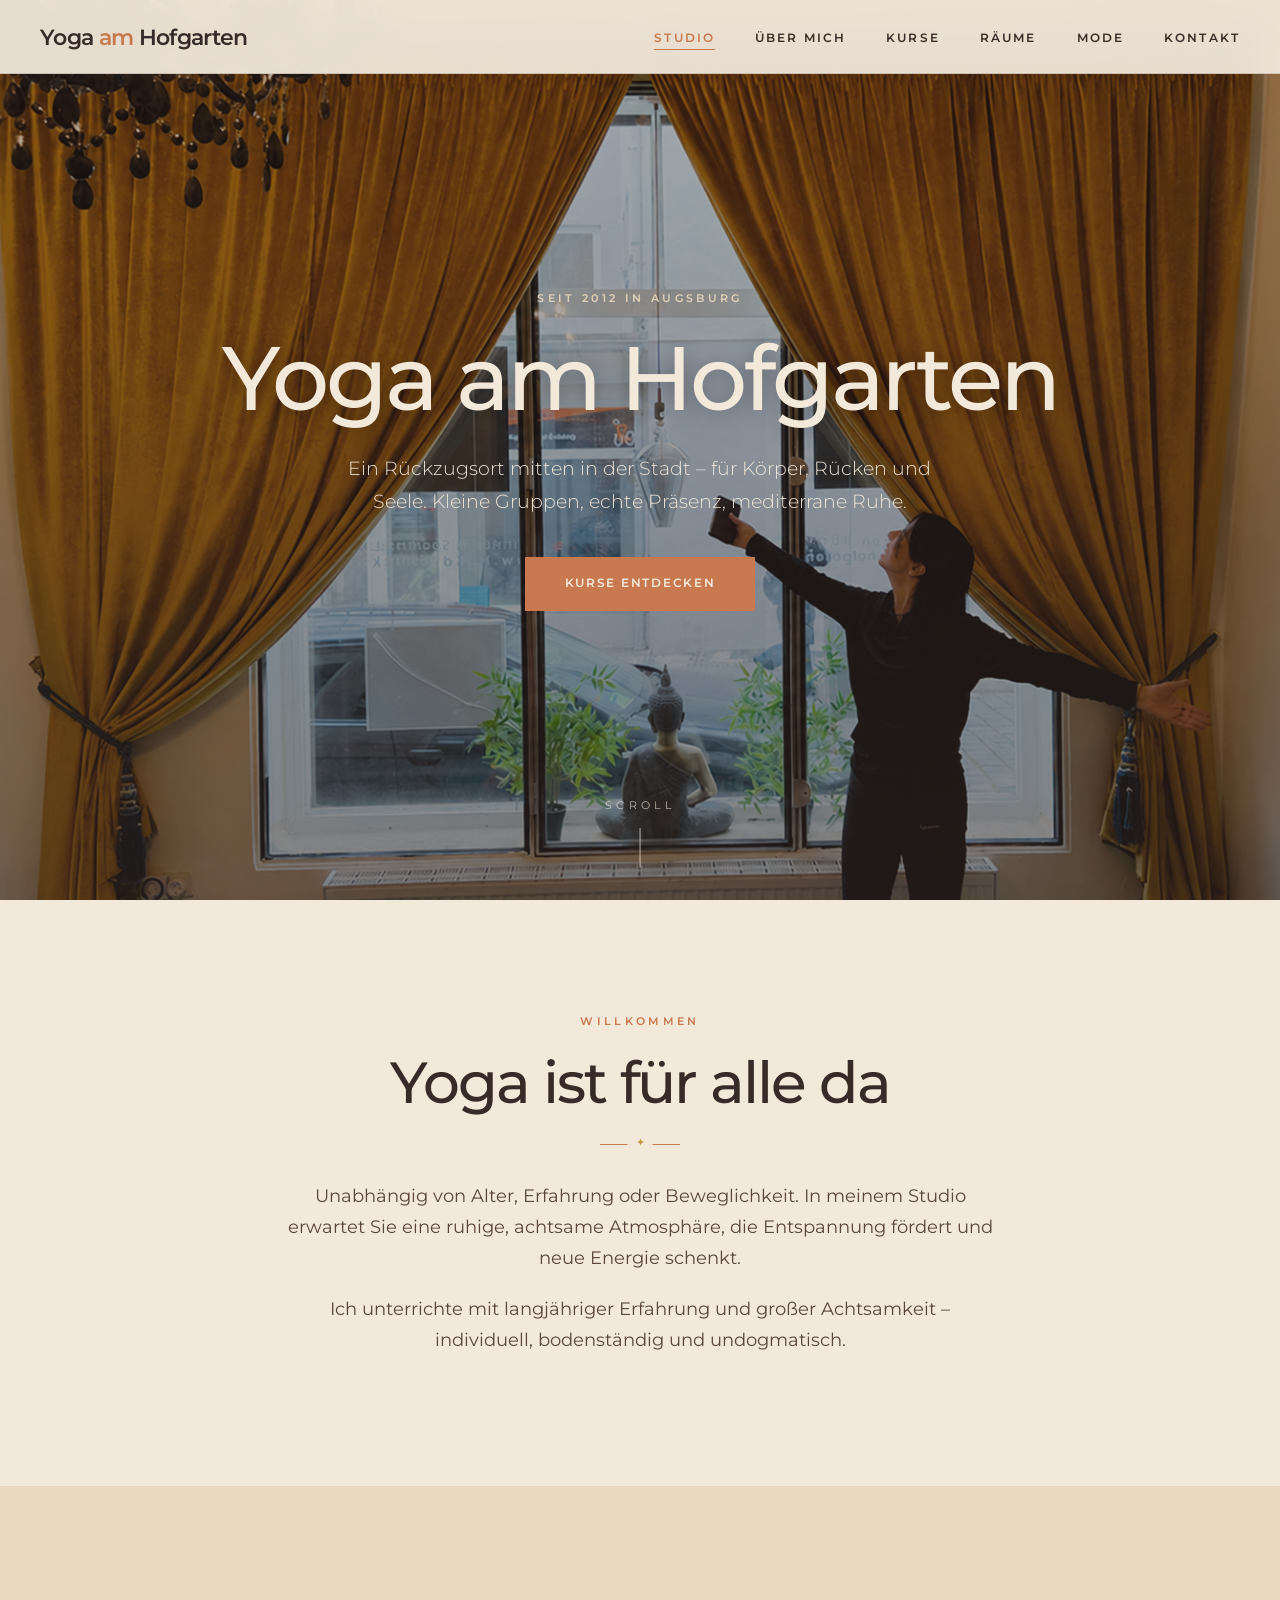
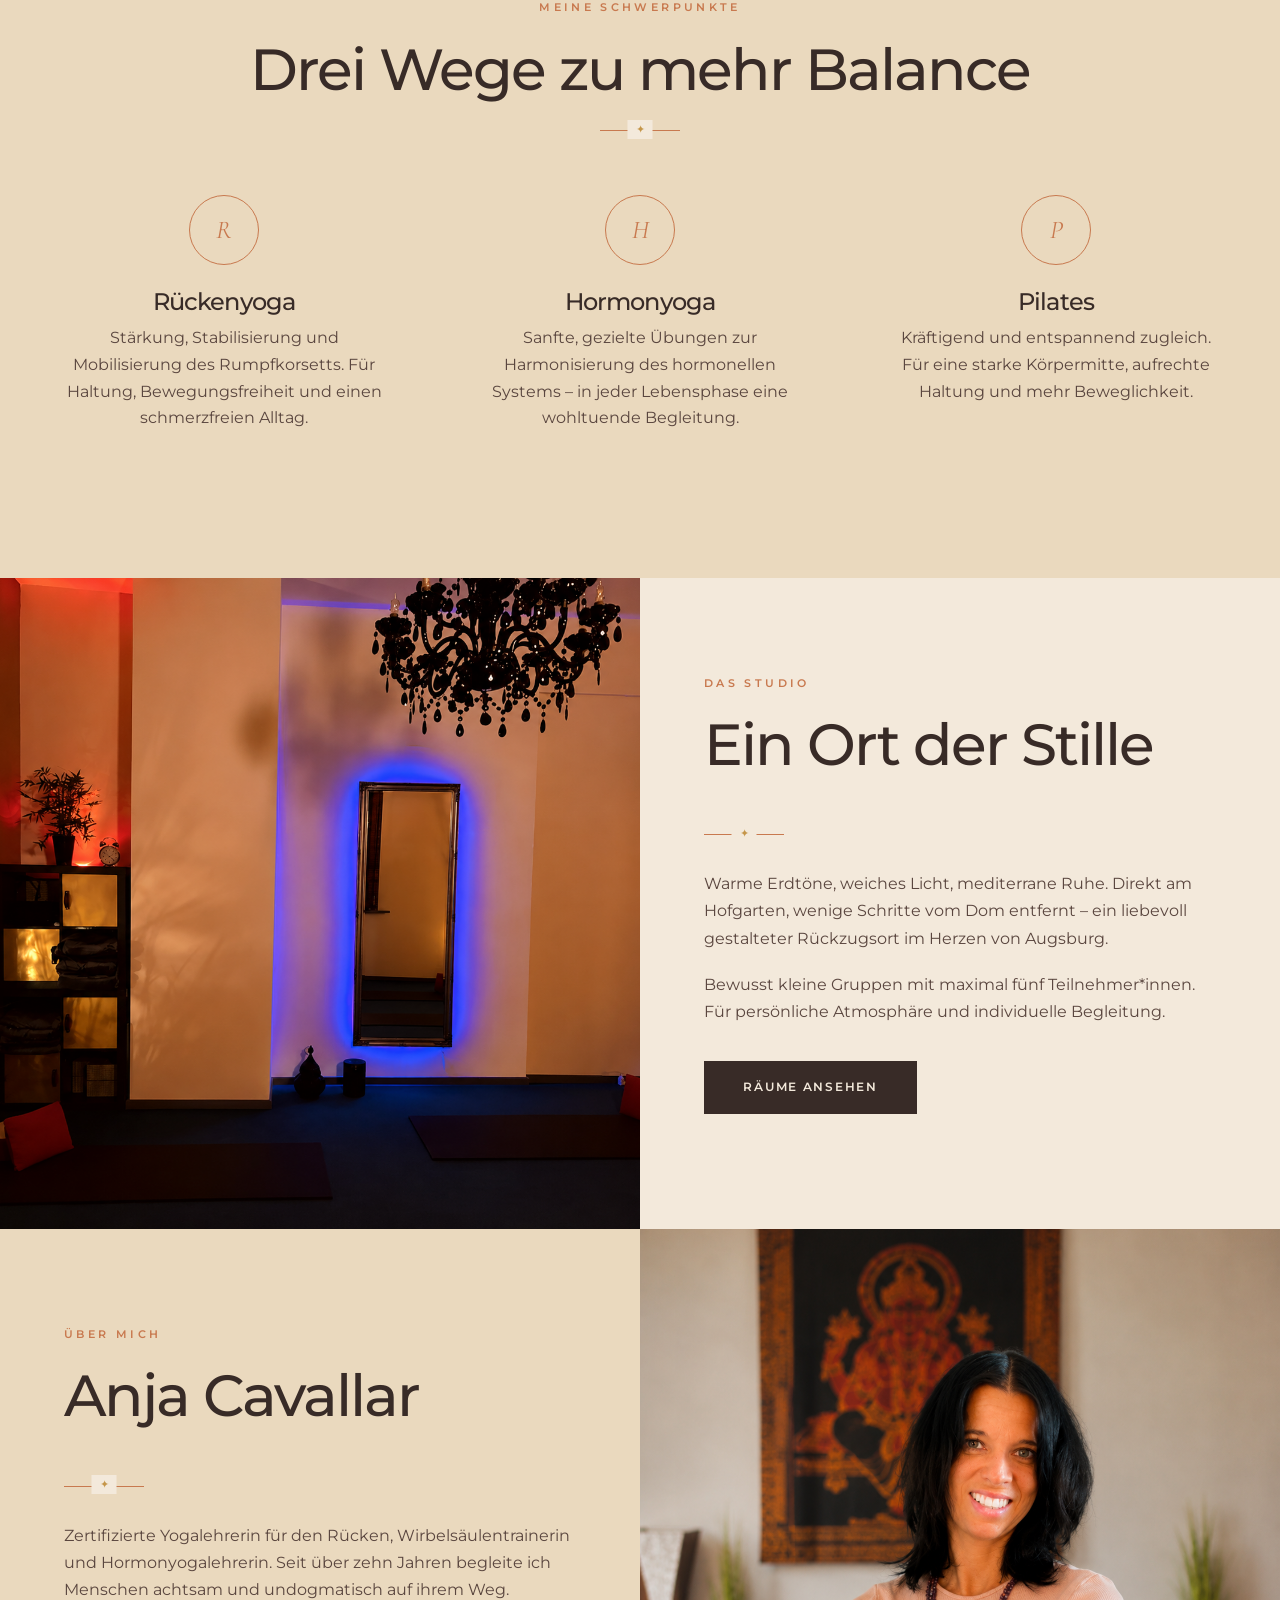
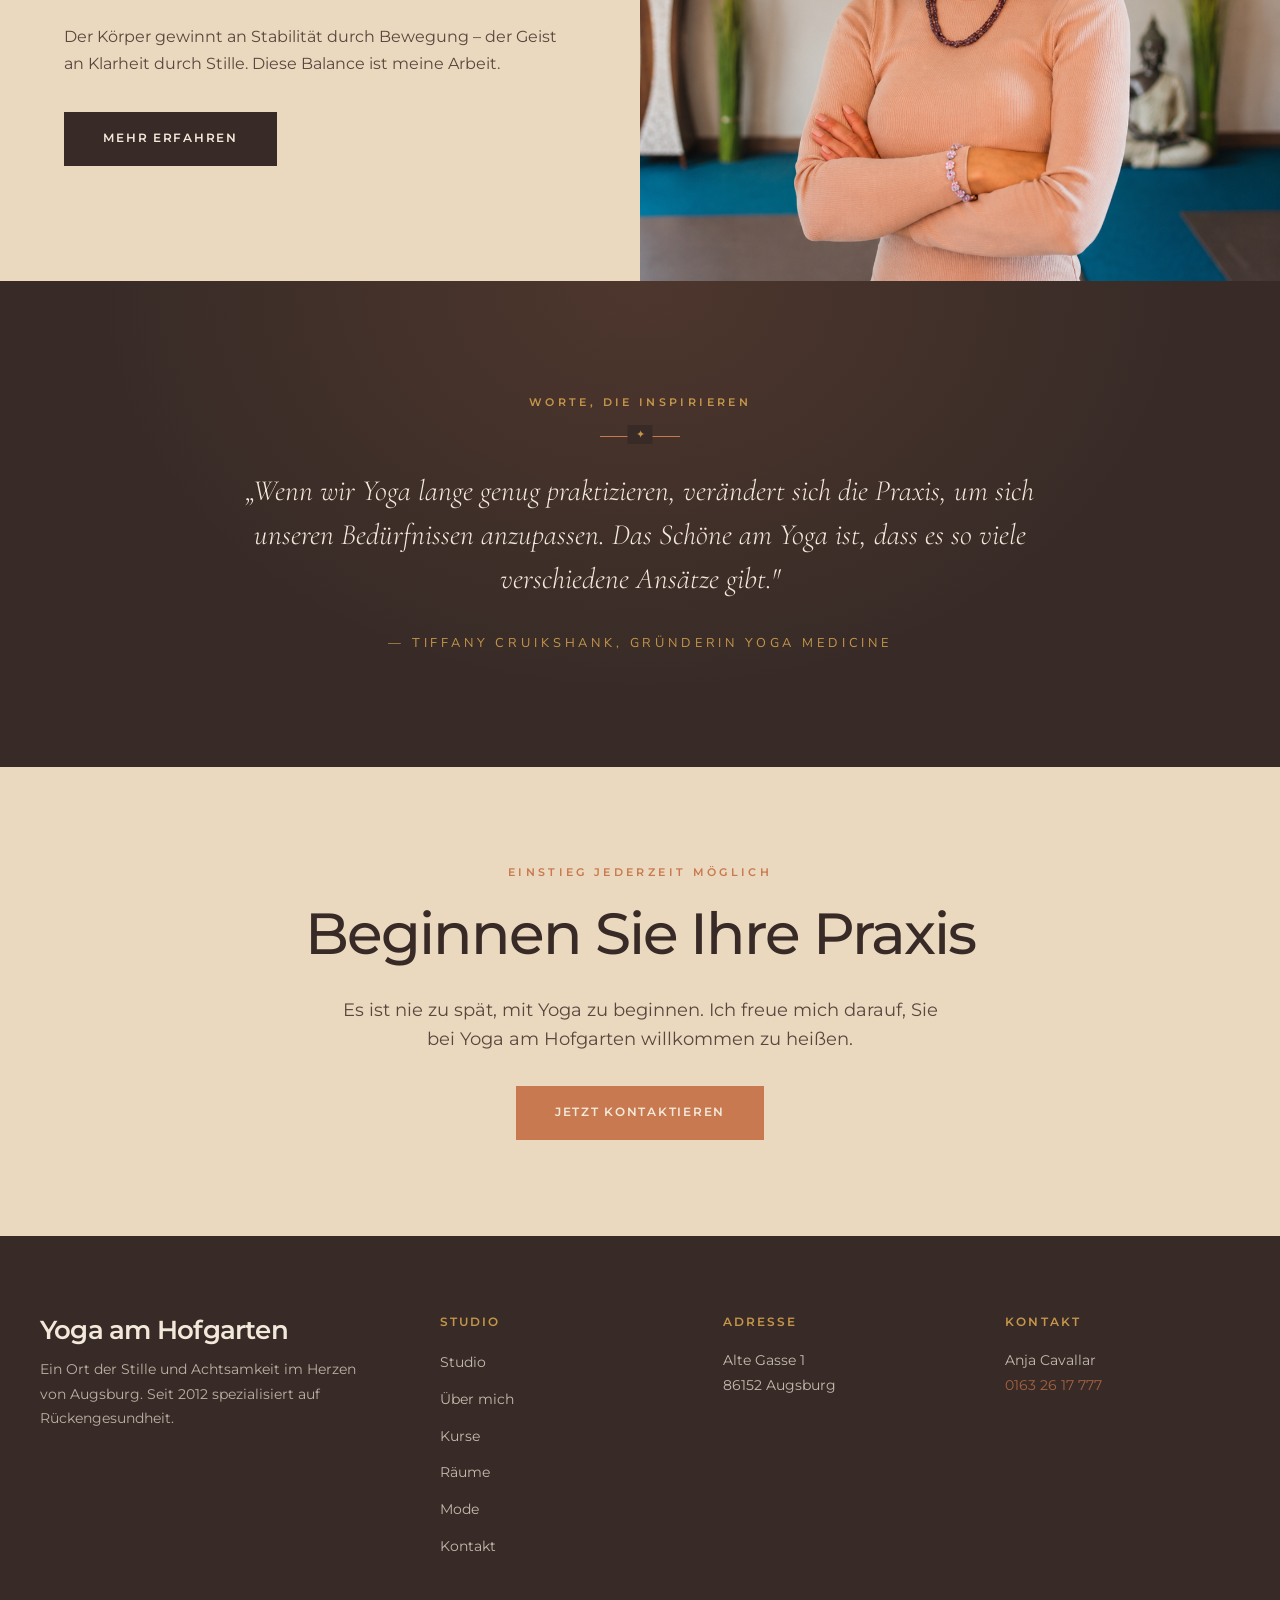
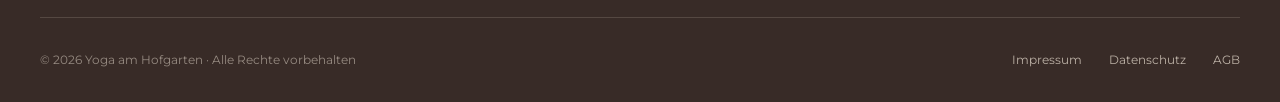
==== index.html @ ecc86bf5 "Yoga am Hofgarten: Website Co-Authored-By: Claude Opus 5.5 <noreply@anthropic.com>" ====
<!DOCTYPE html>
<html lang="de">
<head>
<meta charset="UTF-8" />
<meta name="viewport" content="width=device-width, initial-scale=1.0" />
<title>Yoga am Hofgarten – Rückenyoga in Augsburg | Anja Cavallar</title>
<meta name="description" content="Yoga am Hofgarten in Augsburg. Seit 2012 spezialisiert auf Rückengesundheit, Hormonyoga und Pilates. Kleine Gruppen, individuelle Betreuung." />
<link rel="preconnect" href="https://fonts.googleapis.com">
<link rel="preconnect" href="https://fonts.gstatic.com" crossorigin>
<link href="https://fonts.googleapis.com/css2?family=Cormorant+Garamond:ital,wght@0,300;0,400;0,500;1,300;1,400&family=Nunito+Sans:wght@300;400;500;600&display=swap" rel="stylesheet">
<link rel="stylesheet" href="style.css">
<style>
  /* === HERO === */
  .hero{
    position:relative;height:100vh;min-height:680px;
    display:flex;align-items:center;justify-content:center;
    overflow:hidden;
  }
  .hero-bg{
    position:absolute;inset:0;
    background:url('image/Hero-Banner.png') center/cover no-repeat;
  }
  .hero-bg::after{
    content:'';position:absolute;inset:0;
    background:linear-gradient(180deg,rgba(56,43,39,.35) 0%,rgba(56,43,39,.55) 100%);
  }
  .hero-content{
    position:relative;z-index:2;text-align:center;color:var(--cream);
    padding:0 1.5rem;max-width:900px;
  }
  .hero-content .eyebrow{color:var(--cream-warm);opacity:.9}
  .hero-content h1{
    color:var(--cream);margin-bottom:1.5rem;
    text-shadow:0 2px 20px rgba(0,0,0,.3);
  }
  .hero-content p{
    font-size:1.2rem;font-weight:300;max-width:620px;
    margin:0 auto 2.5rem;opacity:.95;
  }
  .hero-scroll{
    position:absolute;bottom:2rem;left:50%;transform:translateX(-50%);
    color:var(--cream);font-size:.7rem;letter-spacing:.4em;text-transform:uppercase;
    opacity:.7;z-index:2;
  }
  .hero-scroll::after{
    content:'';display:block;width:1px;height:40px;background:var(--cream);
    margin:.8rem auto 0;animation:pulse 2s infinite;
  }
  @keyframes pulse{0%,100%{opacity:.3}50%{opacity:1}}

  /* === INTRO === */
  .intro{background:var(--cream);text-align:center}
  .intro p{font-size:1.15rem;color:var(--brown-soft);max-width:720px;margin:0 auto 1.2rem}

  /* === PILLARS === */
  .pillars{background:var(--cream-warm)}
  .pillars-grid{
    display:grid;grid-template-columns:repeat(3,1fr);gap:3rem;margin-top:3rem;
  }
  .pillar{text-align:center;padding:1rem}
  .pillar-icon{
    width:70px;height:70px;margin:0 auto 1.5rem;
    display:flex;align-items:center;justify-content:center;
    border:1px solid var(--terracotta);border-radius:50%;
    font-size:1.6rem;color:var(--terracotta);
    font-family:'Cormorant Garamond',serif;font-style:italic;
  }
  .pillar h3{font-size:1.5rem;color:var(--brown)}
  .pillar p{color:var(--brown-soft);font-size:.98rem}

  /* === FEATURE SPLIT === */
  .feature{background:var(--cream);padding:0}
  .feature-grid{
    display:grid;grid-template-columns:1fr 1fr;align-items:stretch;min-height:600px;
  }
  .feature-img{background:url('image/Yoga-Raum4.png') center/cover no-repeat}
  .feature-text{padding:6rem 4rem;display:flex;flex-direction:column;justify-content:center}
  .feature-text h2{color:var(--brown)}
  .feature-text p{color:var(--brown-soft);margin-bottom:1.2rem}

  .feature.reverse .feature-img{order:2;background-image:url('image/Anja-Cavallar.png')}
  .feature.reverse .feature-text{order:1;background:var(--cream-warm)}

  /* === QUOTE === */
  .quote-section{
    background:var(--brown);color:var(--cream);text-align:center;
    background-image:radial-gradient(ellipse at top,rgba(200,121,79,.15),transparent 60%);
  }
  .quote-section .eyebrow{color:var(--ocker)}
  .quote-section .divider::before{background:var(--brown);color:var(--ocker)}
  .quote-section blockquote{
    font-family:'Cormorant Garamond',serif;font-style:italic;font-weight:300;
    font-size:clamp(1.4rem,2.3vw,1.9rem);line-height:1.5;
    max-width:850px;margin:1.5rem auto;color:var(--cream);
  }
  .quote-section cite{
    display:block;margin-top:2rem;font-family:'Nunito Sans',sans-serif;font-style:normal;
    font-size:.8rem;letter-spacing:.3em;text-transform:uppercase;color:var(--ocker);
  }

  /* === CTA === */
  .cta{
    text-align:center;background:var(--cream-warm);
    padding:6rem 2.5rem;
  }
  .cta h2{color:var(--brown)}
  .cta p{max-width:600px;margin:0 auto 2rem;color:var(--brown-soft);font-size:1.1rem}

  @media(max-width:900px){
    .pillars-grid{grid-template-columns:1fr;gap:2rem}
    .feature-grid{grid-template-columns:1fr}
    .feature-img{min-height:400px}
    .feature-text{padding:3.5rem 2rem}
    .feature.reverse .feature-img{order:0}
    .feature.reverse .feature-text{order:0}
  }
</style>
</head>
<body>

<!-- NAV -->
<header class="nav">
  <div class="nav-inner">
    <a href="index.html" class="logo">Yoga <span>am</span> Hofgarten</a>
    <button class="burger" onclick="document.getElementById('menu').classList.toggle('open')">☰</button>
    <nav>
      <ul id="menu">
        <li><a href="index.html"class="active">Studio</a></li>
        <li><a href="ueber-mich.html">Über mich</a></li>
        <li><a href="kurse.html" >Kurse</a></li>
        <li><a href="raeume.html">Räume</a></li>
        <li><a href="mode.html">Mode</a></li>
        <li><a href="kontakt.html">Kontakt</a></li>
      </ul>
    </nav>
  </div>
</header>

<!-- HERO -->
<section class="hero">
  <div class="hero-bg"></div>
  <div class="hero-content">
    <div class="eyebrow">Seit 2012 in Augsburg</div>
    <h1>Yoga am Hofgarten</h1>
    <p>Ein Rückzugsort mitten in der Stadt – für Körper, Rücken und Seele. Kleine Gruppen, echte Präsenz, mediterrane Ruhe.</p>
    <a href="kurse.html" class="btn">Kurse entdecken</a>
  </div>
  <div class="hero-scroll">Scroll</div>
</section>

<!-- INTRO -->
<section class="intro">
  <div class="container">
    <div class="eyebrow">Willkommen</div>
    <h2>Yoga ist für alle da</h2>
    <div class="divider" style="margin:1.8rem auto 2.2rem"></div>
    <p>Unabhängig von Alter, Erfahrung oder Beweglichkeit. In meinem Studio erwartet Sie eine ruhige, achtsame Atmosphäre, die Entspannung fördert und neue Energie schenkt.</p>
    <p>Ich unterrichte mit langjähriger Erfahrung und großer Achtsamkeit – individuell, bodenständig und undogmatisch.</p>
  </div>
</section>

<!-- PILLARS -->
<section class="pillars center">
  <div class="container">
    <div class="eyebrow">Meine Schwerpunkte</div>
    <h2>Drei Wege zu mehr Balance</h2>
    <div class="divider"></div>

    <div class="pillars-grid">
      <div class="pillar">
        <div class="pillar-icon">R</div>
        <h3>Rückenyoga</h3>
        <p>Stärkung, Stabilisierung und Mobilisierung des Rumpfkorsetts. Für Haltung, Bewegungsfreiheit und einen schmerzfreien Alltag.</p>
      </div>
      <div class="pillar">
        <div class="pillar-icon">H</div>
        <h3>Hormonyoga</h3>
        <p>Sanfte, gezielte Übungen zur Harmonisierung des hormonellen Systems – in jeder Lebensphase eine wohltuende Begleitung.</p>
      </div>
      <div class="pillar">
        <div class="pillar-icon">P</div>
        <h3>Pilates</h3>
        <p>Kräftigend und entspannend zugleich. Für eine starke Körpermitte, aufrechte Haltung und mehr Beweglichkeit.</p>
      </div>
    </div>
  </div>
</section>

<!-- FEATURE 1 -->
<section class="feature">
  <div class="feature-grid">
    <div class="feature-img"></div>
    <div class="feature-text">
      <div class="eyebrow">Das Studio</div>
      <h2>Ein Ort der Stille</h2>
      <div class="divider"></div>
      <p>Warme Erdtöne, weiches Licht, mediterrane Ruhe. Direkt am Hofgarten, wenige Schritte vom Dom entfernt – ein liebevoll gestalteter Rückzugsort im Herzen von Augsburg.</p>
      <p>Bewusst kleine Gruppen mit maximal fünf Teilnehmer*innen. Für persönliche Atmosphäre und individuelle Begleitung.</p>
      <p style="margin-top:1rem"><a href="raeume.html" class="btn btn-dark">Räume ansehen</a></p>
    </div>
  </div>
</section>

<!-- FEATURE 2 -->
<section class="feature reverse">
  <div class="feature-grid">
    <div class="feature-img"></div>
    <div class="feature-text">
      <div class="eyebrow">Über mich</div>
      <h2>Anja Cavallar</h2>
      <div class="divider"></div>
      <p>Zertifizierte Yogalehrerin für den Rücken, Wirbelsäulentrainerin und Hormonyogalehrerin. Seit über zehn Jahren begleite ich Menschen achtsam und undogmatisch auf ihrem Weg.</p>
      <p>Der Körper gewinnt an Stabilität durch Bewegung – der Geist an Klarheit durch Stille. Diese Balance ist meine Arbeit.</p>
      <p style="margin-top:1rem"><a href="ueber-mich.html" class="btn btn-dark">Mehr erfahren</a></p>
    </div>
  </div>
</section>

<!-- QUOTE -->
<section class="quote-section">
  <div class="container">
    <div class="eyebrow">Worte, die inspirieren</div>
    <div class="divider" style="margin:1.5rem auto 2rem"></div>
    <blockquote>„Wenn wir Yoga lange genug praktizieren, verändert sich die Praxis, um sich unseren Bedürfnissen anzupassen. Das Schöne am Yoga ist, dass es so viele verschiedene Ansätze gibt."</blockquote>
    <cite>— Tiffany Cruikshank, Gründerin Yoga Medicine</cite>
  </div>
</section>

<!-- CTA -->
<section class="cta">
  <div class="container">
    <div class="eyebrow">Einstieg jederzeit möglich</div>
    <h2>Beginnen Sie Ihre Praxis</h2>
    <p>Es ist nie zu spät, mit Yoga zu beginnen. Ich freue mich darauf, Sie bei Yoga am Hofgarten willkommen zu heißen.</p>
    <a href="kontakt.html" class="btn">Jetzt kontaktieren</a>
  </div>
</section>

<!-- FOOTER -->
<footer>
  <div class="footer-grid">
    <div class="footer-brand">
      <h3>Yoga am Hofgarten</h3>
      <p>Ein Ort der Stille und Achtsamkeit im Herzen von Augsburg. Seit 2012 spezialisiert auf Rückengesundheit.</p>
    </div>
    <div>
      <h4>Studio</h4>
      <ul>
        <li><a href="index.html">Studio</a></li>
        <li><a href="ueber-mich.html">Über mich</a></li>
        <li><a href="kurse.html" class="active">Kurse</a></li>
        <li><a href="raeume.html">Räume</a></li>
        <li><a href="mode.html">Mode</a></li>
        <li><a href="kontakt.html">Kontakt</a></li>
      </ul>
    </div>
    <div>
      <h4>Adresse</h4>
      <p>Alte Gasse 1<br>86152 Augsburg</p>
    </div>
    <div>
      <h4>Kontakt</h4>
      <p>Anja Cavallar<br><a href="tel:+491632617777">0163 26 17 777</a></p>
    </div>
  </div>
  <div class="footer-bottom">
    <div>© 2026 Yoga am Hofgarten · Alle Rechte vorbehalten</div>
    <div>
      <a href="#">Impressum</a>
      <a href="#">Datenschutz</a>
      <a href="#">AGB</a>
    </div>
  </div>
</footer>

<script>
  document.querySelectorAll('nav a').forEach(a=>{
    a.addEventListener('click',()=>document.getElementById('menu').classList.remove('open'));
  });
</script>

</body>
</html>
---- style.css ----
@import url('https://fonts.googleapis.com/css2?family=Montserrat:wght@300;400;500;600;700&display=swap');

/* === YOGA AM HOFGARTEN — IBIZA STYLE === */
:root{
  --cream:#F3E9DB;
  --cream-warm:#EAD9BE;
  --terracotta:#C8794F;
  --terracotta-dark:#a4623f;
  --ocker:#C5964A;
  --olive:#77745A;
  --brown:#382B27;
  --brown-soft:#5a463f;
  --line:rgba(56,43,39,.15);
}

*{
  box-sizing:border-box;
  margin:0;
  padding:0;
}

html{
  scroll-behavior:smooth;
}

body{
  font-family:'Montserrat', -apple-system, BlinkMacSystemFont, 'Segoe UI', sans-serif;
  background:var(--cream);
  color:var(--brown);
  line-height:1.7;
  font-weight:400;
  font-size:16px;
  -webkit-font-smoothing:antialiased;
}


/* === TYPOGRAPHY === */

h1,h2,h3,h4{
  font-family:'Montserrat', -apple-system, BlinkMacSystemFont, 'Segoe UI', sans-serif;
  color:var(--brown);
  line-height:1.12;
  letter-spacing:-.035em;
  font-style:normal;
}

h1{
  font-size:clamp(3rem,7vw,6rem);
  font-weight:500;
}

h2{
  font-size:clamp(2.4rem,4.5vw,4rem);
  margin-bottom:.5em;
  font-weight:500;
}

h3{
  font-size:clamp(1.6rem,2.5vw,2.2rem);
  margin-bottom:.4em;
  font-weight:500;
}

h4{
  font-weight:600;
}

p{
  margin-bottom:1.1rem;
}

a{
  color:var(--terracotta-dark);
  text-decoration:none;
  transition:color .3s;
}

a:hover{
  color:var(--brown);
}

img{
  max-width:100%;
  display:block;
}


/* === NAV === */

header.nav{
  position:fixed;
  top:0;
  left:0;
  right:0;
  z-index:100;
  background:rgba(243,233,219,.94);
  backdrop-filter:blur(12px);
  -webkit-backdrop-filter:blur(12px);
  border-bottom:1px solid var(--line);
}

.nav-inner{
  max-width:1300px;
  margin:0 auto;
  padding:1.1rem 2.5rem;
  display:flex;
  justify-content:space-between;
  align-items:center;
}

.logo{
  font-family:'Montserrat', sans-serif;
  font-size:1.4rem;
  font-style:normal;
  font-weight:600;
  color:var(--brown);
  letter-spacing:-.03em;
}

.logo span{
  color:var(--terracotta);
}

nav ul{
  display:flex;
  gap:2.5rem;
  list-style:none;
}

nav a{
  font-family:'Montserrat', sans-serif;
  color:var(--brown);
  font-size:.74rem;
  letter-spacing:.18em;
  text-transform:uppercase;
  font-weight:600;
  position:relative;
  padding:.3rem 0;
}

nav a::after{
  content:'';
  position:absolute;
  bottom:0;
  left:0;
  right:0;
  height:1px;
  background:var(--terracotta);
  transform:scaleX(0);
  transition:transform .3s;
  transform-origin:right;
}

nav a:hover::after,
nav a.active::after{
  transform:scaleX(1);
  transform-origin:left;
}

nav a:hover,
nav a.active{
  color:var(--terracotta);
}

.burger{
  display:none;
  background:none;
  border:none;
  font-size:1.6rem;
  cursor:pointer;
  color:var(--brown);
  margin-left:auto;        /* ← HINZUFÜGEN – drückt Button nach rechts */
}


/* === BUTTONS === */

.btn{
  font-family:'Montserrat', sans-serif;
  display:inline-block;
  padding:1rem 2.4rem;
  background:var(--terracotta);
  color:var(--cream);
  letter-spacing:.15em;
  text-transform:uppercase;
  font-size:.72rem;
  font-weight:600;
  border:1px solid var(--terracotta);
  transition:all .35s;
  cursor:pointer;
}

.btn:hover{
  background:transparent;
  color:var(--terracotta);
}

.btn-light{
  background:transparent;
  color:var(--cream);
  border-color:var(--cream);
}

.btn-light:hover{
  background:var(--cream);
  color:var(--brown);
}

.btn-dark{
  background:var(--brown);
  color:var(--cream);
  border-color:var(--brown);
}

.btn-dark:hover{
  background:transparent;
  color:var(--brown);
}


/* === SECTIONS === */

section{
  padding:7rem 2.5rem;
}

.container{
  max-width:1200px;
  margin:0 auto;
}

.center{
  text-align:center;
}

.eyebrow{
  font-family:'Montserrat', sans-serif;
  font-size:.7rem;
  letter-spacing:.3em;
  text-transform:uppercase;
  color:var(--terracotta);
  margin-bottom:1.2rem;
  font-weight:600;
}

.divider{
  width:80px;
  height:1px;
  background:var(--terracotta);
  margin:1.8rem 0 2.2rem;
  position:relative;
}

.divider::before{
  content:'✦';
  position:absolute;
  top:-.65rem;
  left:50%;
  transform:translateX(-50%);
  background:var(--cream);
  padding:0 .5rem;
  color:var(--ocker);
  font-size:.7rem;
}

.center .divider{
  margin-left:auto;
  margin-right:auto;
}


/* === PAGE HEADER === */

.page-header{
  padding:11rem 2.5rem 5rem;
  text-align:center;
  background:var(--cream-warm);
  border-bottom:1px solid var(--line);
  position:relative;
  overflow:hidden;
}

.page-header::before{
  content:'';
  position:absolute;
  top:0;
  left:0;
  right:0;
  bottom:0;
  background:
    radial-gradient(
      ellipse at center,
      rgba(200,121,79,.08),
      transparent 70%
    );
}

.page-header .container{
  position:relative;
  z-index:1;
}

.page-header h1{
  font-family:'Montserrat', sans-serif;
  font-size:clamp(2.8rem,5vw,4.5rem);
  color:var(--brown);
  font-weight:500;
  font-style:normal;
  letter-spacing:-.04em;
}

.breadcrumb{
  font-family:'Montserrat', sans-serif;
  font-size:.72rem;
  letter-spacing:.22em;
  text-transform:uppercase;
  color:var(--olive);
  margin-top:1.5rem;
  font-weight:500;
}

.breadcrumb a{
  color:var(--olive);
}

.breadcrumb span{
  margin:0 .8rem;
  color:var(--terracotta);
}


/* === FOOTER === */

footer{
  background:var(--brown);
  color:var(--cream);
  padding:5rem 2.5rem 2rem;
}

.footer-grid{
  max-width:1200px;
  margin:0 auto;
  display:grid;
  grid-template-columns:1.5fr 1fr 1fr 1fr;
  gap:3rem;
  padding-bottom:3rem;
  border-bottom:1px solid rgba(243,233,219,.15);
}

.footer-brand h3{
  font-family:'Montserrat', sans-serif;
  font-style:normal;
  color:var(--cream);
  font-size:1.6rem;
  font-weight:600;
  letter-spacing:-.03em;
  margin-bottom:.8rem;
}

.footer-brand p{
  font-family:'Montserrat', sans-serif;
  color:rgba(243,233,219,.7);
  font-size:.9rem;
  max-width:320px;
  font-weight:400;
}

footer h4{
  font-family:'Montserrat', sans-serif;
  font-size:.72rem;
  letter-spacing:.18em;
  text-transform:uppercase;
  color:var(--ocker);
  margin-bottom:1.2rem;
  font-weight:600;
}

footer ul{
  list-style:none;
}

footer ul li{
  margin-bottom:.6rem;
}

footer ul a,
footer p{
  font-family:'Montserrat', sans-serif;
  color:rgba(243,233,219,.75);
  font-size:.9rem;
}

footer ul a:hover{
  color:var(--terracotta);
}

.footer-bottom{
  max-width:1200px;
  margin:2rem auto 0;
  display:flex;
  justify-content:space-between;
  align-items:center;
  font-family:'Montserrat', sans-serif;
  font-size:.76rem;
  color:rgba(243,233,219,.5);
  flex-wrap:wrap;
  gap:1rem;
}

.footer-bottom a{
  color:rgba(243,233,219,.7);
  margin-left:1.5rem;
}


/* === RESPONSIVE === */

@media(max-width:900px){

  nav ul{
    display:none;
    position:absolute;
    top:100%;
    left:0;
    right:0;
    background:var(--cream);
    flex-direction:column;
    padding:2rem;
    gap:1.8rem;
    border-bottom:1px solid var(--line);
  }

  nav ul.open{
    display:flex;
  }

  .burger{
    display:block;
  }

  section{
    padding:4.5rem 1.5rem;
  }

  .page-header{
    padding:8rem 1.5rem 3.5rem;
  }

  .footer-grid{
    grid-template-columns:1fr 1fr;
    gap:2rem;
  }

  .footer-bottom{
    flex-direction:column;
    text-align:center;
  }
}

@media(max-width:600px){

  .footer-grid{
    grid-template-columns:1fr;
  }

  .nav-inner{
    padding:1rem 1.5rem;
  }

  body{
    font-size:15px;
  }

  h1{
    letter-spacing:-.045em;
  }
}
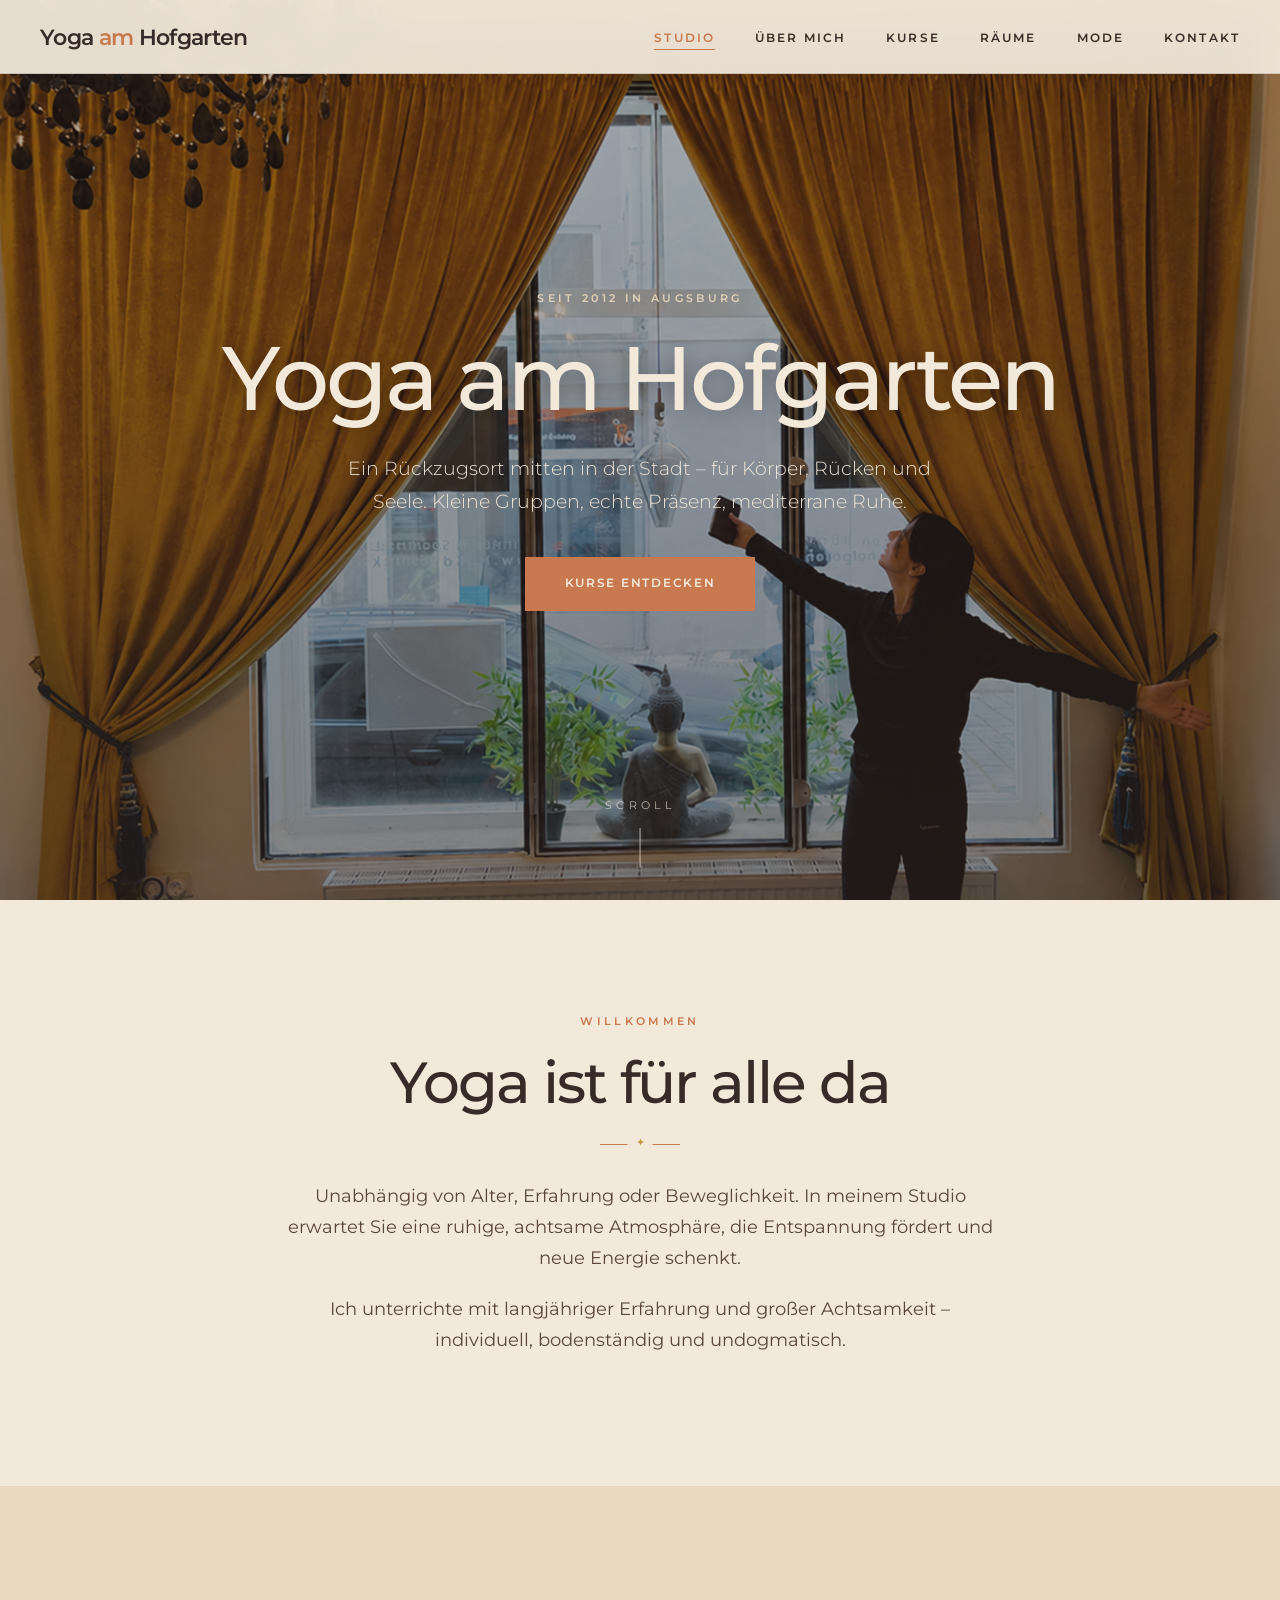
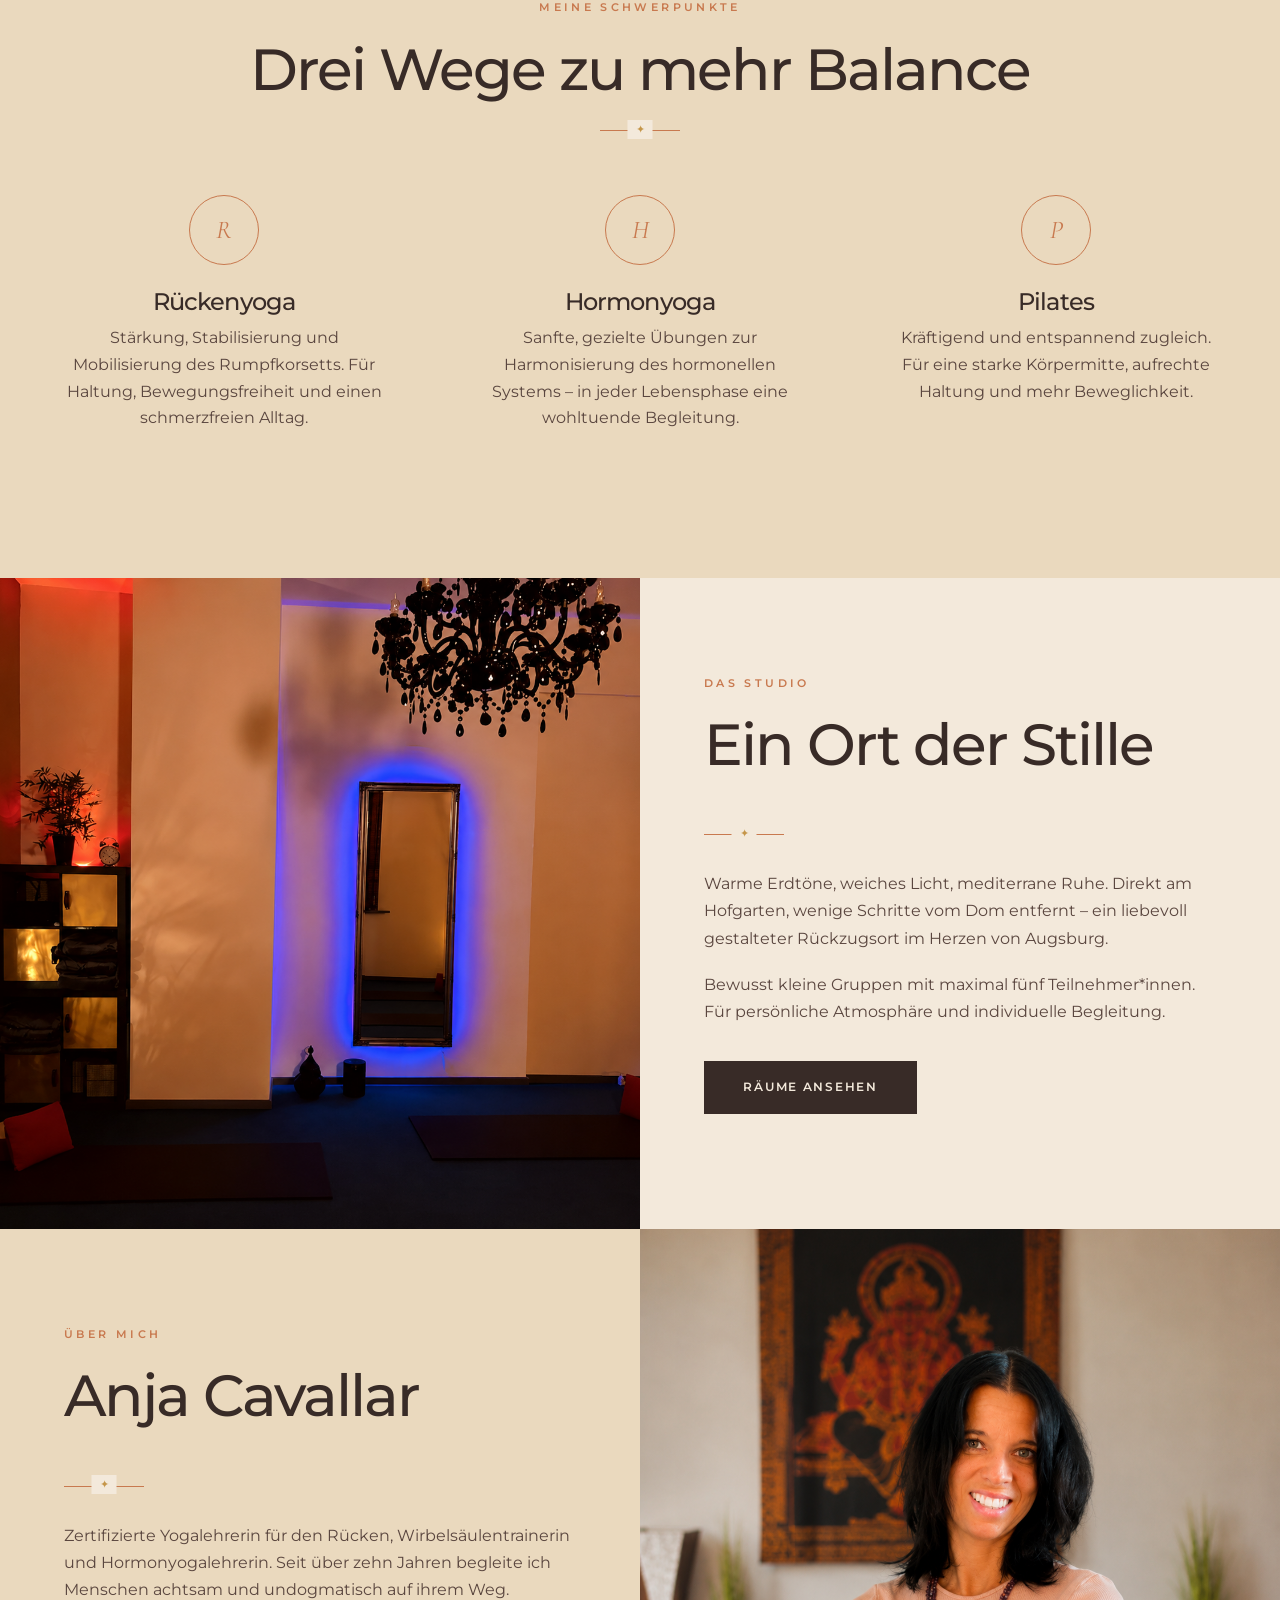
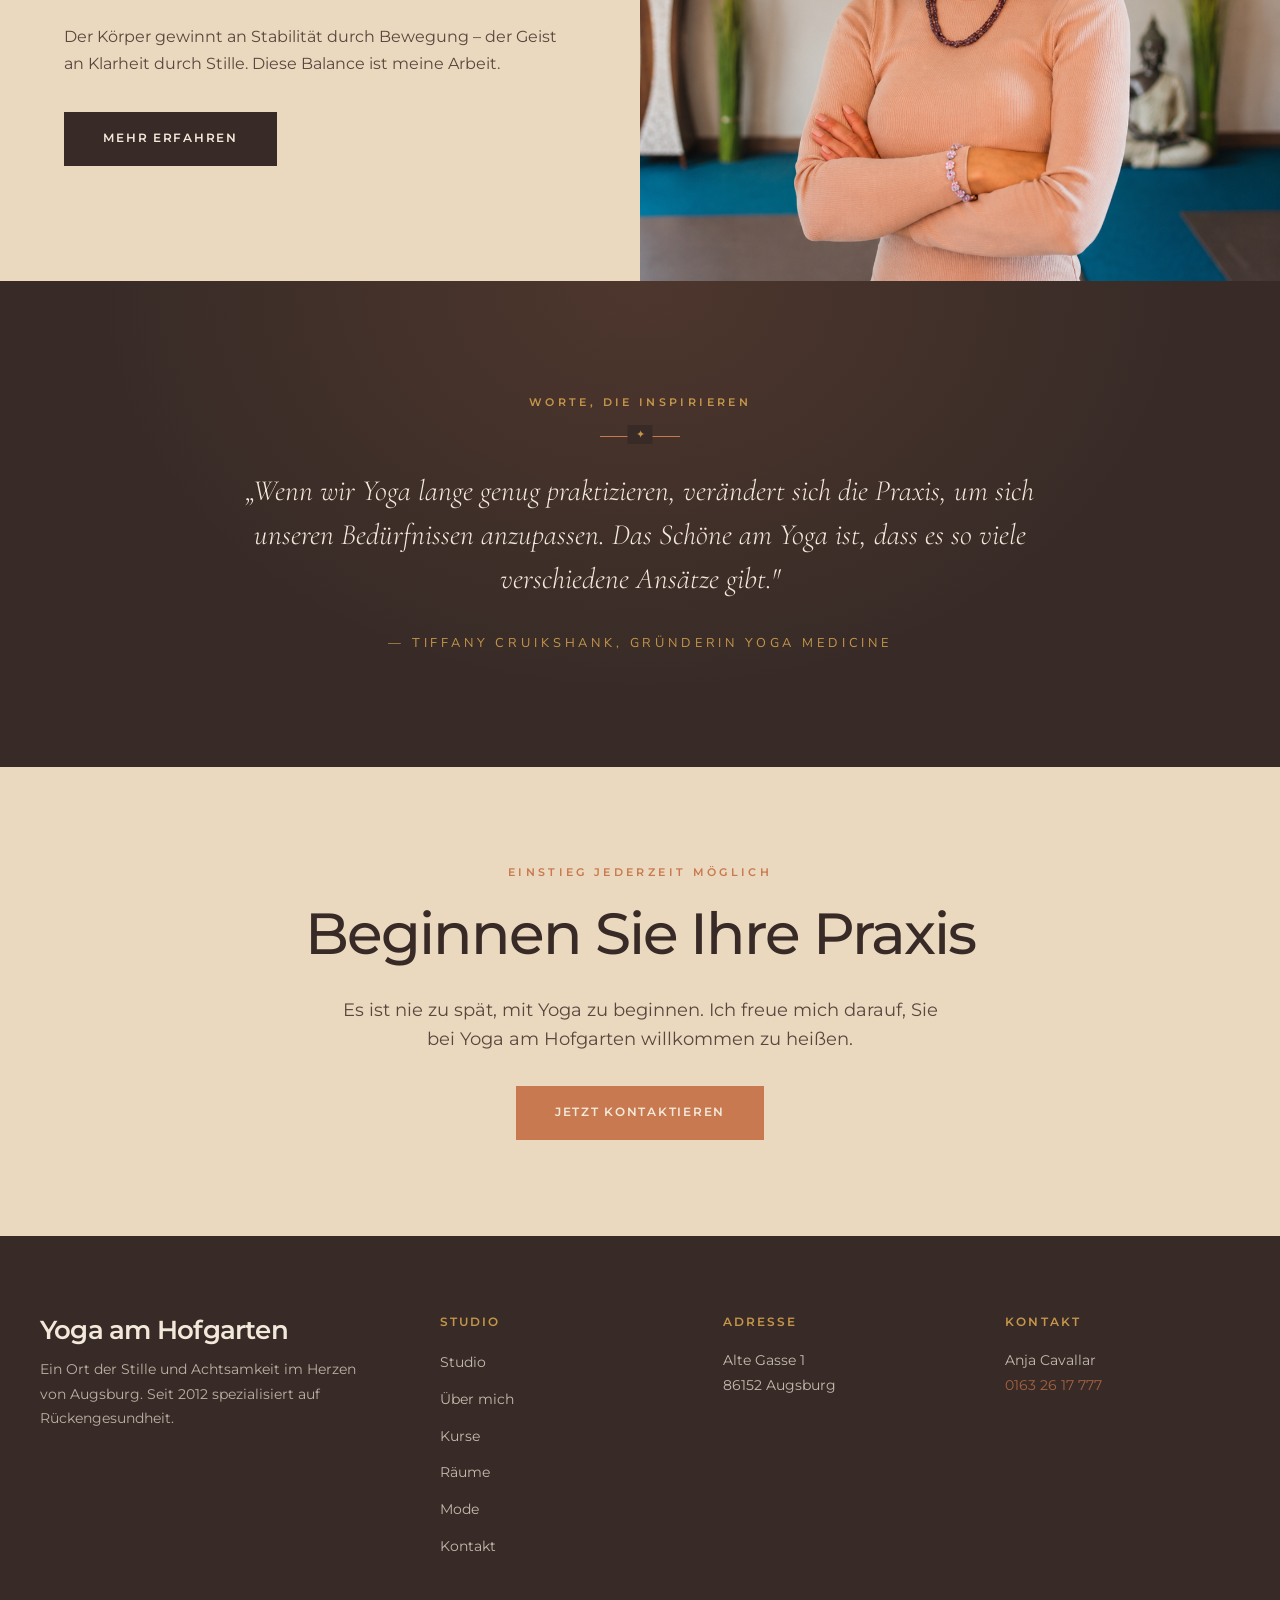
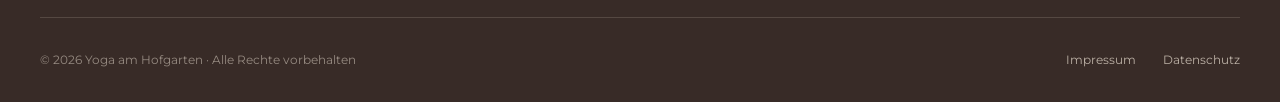
==== commit f4322d87: "Impressum, Datenschutz, Schriften lokal, Karte als Link Co-Authored-By: Claude Opus 5.5 <noreply@ant" ====
--- a/index.html
+++ b/index.html
@@ -5,9 +5,7 @@
 <meta name="viewport" content="width=device-width, initial-scale=1.0" />
 <title>Yoga am Hofgarten – Rückenyoga in Augsburg | Anja Cavallar</title>
 <meta name="description" content="Yoga am Hofgarten in Augsburg. Seit 2012 spezialisiert auf Rückengesundheit, Hormonyoga und Pilates. Kleine Gruppen, individuelle Betreuung." />
-<link rel="preconnect" href="https://fonts.googleapis.com">
-<link rel="preconnect" href="https://fonts.gstatic.com" crossorigin>
-<link href="https://fonts.googleapis.com/css2?family=Cormorant+Garamond:ital,wght@0,300;0,400;0,500;1,300;1,400&family=Nunito+Sans:wght@300;400;500;600&display=swap" rel="stylesheet">
+<link rel="stylesheet" href="assets/fonts/fonts.css">
 <link rel="stylesheet" href="style.css">
 <style>
   /* === HERO === */
@@ -266,9 +264,8 @@
   <div class="footer-bottom">
     <div>© 2026 Yoga am Hofgarten · Alle Rechte vorbehalten</div>
     <div>
-      <a href="#">Impressum</a>
-      <a href="#">Datenschutz</a>
-      <a href="#">AGB</a>
+      <a href="impressum.html">Impressum</a>
+      <a href="datenschutz.html">Datenschutz</a>
     </div>
   </div>
 </footer>
--- a/assets/fonts/fonts.css
+++ b/assets/fonts/fonts.css
@@ -0,0 +1,260 @@
+/* latin-ext */
+@font-face {
+  font-family: 'Cormorant Garamond';
+  font-style: italic;
+  font-weight: 300;
+  font-display: swap;
+  src: url(co3ZmX5slCNuHLi8bLeY9MK7whWMhyjYrEtGmSq17w.woff2) format('woff2');
+  unicode-range: U+0100-02BA, U+02BD-02C5, U+02C7-02CC, U+02CE-02D7, U+02DD-02FF, U+0304, U+0308, U+0329, U+1D00-1DBF, U+1E00-1E9F, U+1EF2-1EFF, U+2020, U+20A0-20AB, U+20AD-20C4, U+2113, U+2C60-2C7F, U+A720-A7FF;
+}
+/* latin */
+@font-face {
+  font-family: 'Cormorant Garamond';
+  font-style: italic;
+  font-weight: 300;
+  font-display: swap;
+  src: url(co3ZmX5slCNuHLi8bLeY9MK7whWMhyjYrEtImSo.woff2) format('woff2');
+  unicode-range: U+0000-00FF, U+0131, U+0152-0153, U+02BB-02BC, U+02C6, U+02DA, U+02DC, U+0304, U+0308, U+0329, U+2000-206F, U+20AC, U+2122, U+2191, U+2193, U+2212, U+2215, U+FEFF, U+FFFD;
+}
+/* latin-ext */
+@font-face {
+  font-family: 'Cormorant Garamond';
+  font-style: italic;
+  font-weight: 400;
+  font-display: swap;
+  src: url(co3ZmX5slCNuHLi8bLeY9MK7whWMhyjYrEtGmSq17w.woff2) format('woff2');
+  unicode-range: U+0100-02BA, U+02BD-02C5, U+02C7-02CC, U+02CE-02D7, U+02DD-02FF, U+0304, U+0308, U+0329, U+1D00-1DBF, U+1E00-1E9F, U+1EF2-1EFF, U+2020, U+20A0-20AB, U+20AD-20C4, U+2113, U+2C60-2C7F, U+A720-A7FF;
+}
+/* latin */
+@font-face {
+  font-family: 'Cormorant Garamond';
+  font-style: italic;
+  font-weight: 400;
+  font-display: swap;
+  src: url(co3ZmX5slCNuHLi8bLeY9MK7whWMhyjYrEtImSo.woff2) format('woff2');
+  unicode-range: U+0000-00FF, U+0131, U+0152-0153, U+02BB-02BC, U+02C6, U+02DA, U+02DC, U+0304, U+0308, U+0329, U+2000-206F, U+20AC, U+2122, U+2191, U+2193, U+2212, U+2215, U+FEFF, U+FFFD;
+}
+/* latin-ext */
+@font-face {
+  font-family: 'Cormorant Garamond';
+  font-style: normal;
+  font-weight: 300;
+  font-display: swap;
+  src: url(co3bmX5slCNuHLi8bLeY9MK7whWMhyjYp3tKgS4.woff2) format('woff2');
+  unicode-range: U+0100-02BA, U+02BD-02C5, U+02C7-02CC, U+02CE-02D7, U+02DD-02FF, U+0304, U+0308, U+0329, U+1D00-1DBF, U+1E00-1E9F, U+1EF2-1EFF, U+2020, U+20A0-20AB, U+20AD-20C4, U+2113, U+2C60-2C7F, U+A720-A7FF;
+}
+/* latin */
+@font-face {
+  font-family: 'Cormorant Garamond';
+  font-style: normal;
+  font-weight: 300;
+  font-display: swap;
+  src: url(co3bmX5slCNuHLi8bLeY9MK7whWMhyjYqXtK.woff2) format('woff2');
+  unicode-range: U+0000-00FF, U+0131, U+0152-0153, U+02BB-02BC, U+02C6, U+02DA, U+02DC, U+0304, U+0308, U+0329, U+2000-206F, U+20AC, U+2122, U+2191, U+2193, U+2212, U+2215, U+FEFF, U+FFFD;
+}
+/* latin-ext */
+@font-face {
+  font-family: 'Cormorant Garamond';
+  font-style: normal;
+  font-weight: 400;
+  font-display: swap;
+  src: url(co3bmX5slCNuHLi8bLeY9MK7whWMhyjYp3tKgS4.woff2) format('woff2');
+  unicode-range: U+0100-02BA, U+02BD-02C5, U+02C7-02CC, U+02CE-02D7, U+02DD-02FF, U+0304, U+0308, U+0329, U+1D00-1DBF, U+1E00-1E9F, U+1EF2-1EFF, U+2020, U+20A0-20AB, U+20AD-20C4, U+2113, U+2C60-2C7F, U+A720-A7FF;
+}
+/* latin */
+@font-face {
+  font-family: 'Cormorant Garamond';
+  font-style: normal;
+  font-weight: 400;
+  font-display: swap;
+  src: url(co3bmX5slCNuHLi8bLeY9MK7whWMhyjYqXtK.woff2) format('woff2');
+  unicode-range: U+0000-00FF, U+0131, U+0152-0153, U+02BB-02BC, U+02C6, U+02DA, U+02DC, U+0304, U+0308, U+0329, U+2000-206F, U+20AC, U+2122, U+2191, U+2193, U+2212, U+2215, U+FEFF, U+FFFD;
+}
+/* latin-ext */
+@font-face {
+  font-family: 'Cormorant Garamond';
+  font-style: normal;
+  font-weight: 500;
+  font-display: swap;
+  src: url(co3bmX5slCNuHLi8bLeY9MK7whWMhyjYp3tKgS4.woff2) format('woff2');
+  unicode-range: U+0100-02BA, U+02BD-02C5, U+02C7-02CC, U+02CE-02D7, U+02DD-02FF, U+0304, U+0308, U+0329, U+1D00-1DBF, U+1E00-1E9F, U+1EF2-1EFF, U+2020, U+20A0-20AB, U+20AD-20C4, U+2113, U+2C60-2C7F, U+A720-A7FF;
+}
+/* latin */
+@font-face {
+  font-family: 'Cormorant Garamond';
+  font-style: normal;
+  font-weight: 500;
+  font-display: swap;
+  src: url(co3bmX5slCNuHLi8bLeY9MK7whWMhyjYqXtK.woff2) format('woff2');
+  unicode-range: U+0000-00FF, U+0131, U+0152-0153, U+02BB-02BC, U+02C6, U+02DA, U+02DC, U+0304, U+0308, U+0329, U+2000-206F, U+20AC, U+2122, U+2191, U+2193, U+2212, U+2215, U+FEFF, U+FFFD;
+}
+/* latin-ext */
+@font-face {
+  font-family: 'Nunito Sans';
+  font-style: normal;
+  font-weight: 300;
+  font-stretch: 100%;
+  font-display: swap;
+  src: url(pe0TMImSLYBIv1o4X1M8ce2xCx3yop4tQpF_MeTm0lfGWVpNn64CL7U8upHZIbMV51Q42ptCp7t7R-tCKQ.woff2) format('woff2');
+  unicode-range: U+0100-02BA, U+02BD-02C5, U+02C7-02CC, U+02CE-02D7, U+02DD-02FF, U+0304, U+0308, U+0329, U+1D00-1DBF, U+1E00-1E9F, U+1EF2-1EFF, U+2020, U+20A0-20AB, U+20AD-20C4, U+2113, U+2C60-2C7F, U+A720-A7FF;
+}
+/* latin */
+@font-face {
+  font-family: 'Nunito Sans';
+  font-style: normal;
+  font-weight: 300;
+  font-stretch: 100%;
+  font-display: swap;
+  src: url(pe0TMImSLYBIv1o4X1M8ce2xCx3yop4tQpF_MeTm0lfGWVpNn64CL7U8upHZIbMV51Q42ptCp7t1R-s.woff2) format('woff2');
+  unicode-range: U+0000-00FF, U+0131, U+0152-0153, U+02BB-02BC, U+02C6, U+02DA, U+02DC, U+0304, U+0308, U+0329, U+2000-206F, U+20AC, U+2122, U+2191, U+2193, U+2212, U+2215, U+FEFF, U+FFFD;
+}
+/* latin-ext */
+@font-face {
+  font-family: 'Nunito Sans';
+  font-style: normal;
+  font-weight: 400;
+  font-stretch: 100%;
+  font-display: swap;
+  src: url(pe0TMImSLYBIv1o4X1M8ce2xCx3yop4tQpF_MeTm0lfGWVpNn64CL7U8upHZIbMV51Q42ptCp7t7R-tCKQ.woff2) format('woff2');
+  unicode-range: U+0100-02BA, U+02BD-02C5, U+02C7-02CC, U+02CE-02D7, U+02DD-02FF, U+0304, U+0308, U+0329, U+1D00-1DBF, U+1E00-1E9F, U+1EF2-1EFF, U+2020, U+20A0-20AB, U+20AD-20C4, U+2113, U+2C60-2C7F, U+A720-A7FF;
+}
+/* latin */
+@font-face {
+  font-family: 'Nunito Sans';
+  font-style: normal;
+  font-weight: 400;
+  font-stretch: 100%;
+  font-display: swap;
+  src: url(pe0TMImSLYBIv1o4X1M8ce2xCx3yop4tQpF_MeTm0lfGWVpNn64CL7U8upHZIbMV51Q42ptCp7t1R-s.woff2) format('woff2');
+  unicode-range: U+0000-00FF, U+0131, U+0152-0153, U+02BB-02BC, U+02C6, U+02DA, U+02DC, U+0304, U+0308, U+0329, U+2000-206F, U+20AC, U+2122, U+2191, U+2193, U+2212, U+2215, U+FEFF, U+FFFD;
+}
+/* latin-ext */
+@font-face {
+  font-family: 'Nunito Sans';
+  font-style: normal;
+  font-weight: 500;
+  font-stretch: 100%;
+  font-display: swap;
+  src: url(pe0TMImSLYBIv1o4X1M8ce2xCx3yop4tQpF_MeTm0lfGWVpNn64CL7U8upHZIbMV51Q42ptCp7t7R-tCKQ.woff2) format('woff2');
+  unicode-range: U+0100-02BA, U+02BD-02C5, U+02C7-02CC, U+02CE-02D7, U+02DD-02FF, U+0304, U+0308, U+0329, U+1D00-1DBF, U+1E00-1E9F, U+1EF2-1EFF, U+2020, U+20A0-20AB, U+20AD-20C4, U+2113, U+2C60-2C7F, U+A720-A7FF;
+}
+/* latin */
+@font-face {
+  font-family: 'Nunito Sans';
+  font-style: normal;
+  font-weight: 500;
+  font-stretch: 100%;
+  font-display: swap;
+  src: url(pe0TMImSLYBIv1o4X1M8ce2xCx3yop4tQpF_MeTm0lfGWVpNn64CL7U8upHZIbMV51Q42ptCp7t1R-s.woff2) format('woff2');
+  unicode-range: U+0000-00FF, U+0131, U+0152-0153, U+02BB-02BC, U+02C6, U+02DA, U+02DC, U+0304, U+0308, U+0329, U+2000-206F, U+20AC, U+2122, U+2191, U+2193, U+2212, U+2215, U+FEFF, U+FFFD;
+}
+/* latin-ext */
+@font-face {
+  font-family: 'Nunito Sans';
+  font-style: normal;
+  font-weight: 600;
+  font-stretch: 100%;
+  font-display: swap;
+  src: url(pe0TMImSLYBIv1o4X1M8ce2xCx3yop4tQpF_MeTm0lfGWVpNn64CL7U8upHZIbMV51Q42ptCp7t7R-tCKQ.woff2) format('woff2');
+  unicode-range: U+0100-02BA, U+02BD-02C5, U+02C7-02CC, U+02CE-02D7, U+02DD-02FF, U+0304, U+0308, U+0329, U+1D00-1DBF, U+1E00-1E9F, U+1EF2-1EFF, U+2020, U+20A0-20AB, U+20AD-20C4, U+2113, U+2C60-2C7F, U+A720-A7FF;
+}
+/* latin */
+@font-face {
+  font-family: 'Nunito Sans';
+  font-style: normal;
+  font-weight: 600;
+  font-stretch: 100%;
+  font-display: swap;
+  src: url(pe0TMImSLYBIv1o4X1M8ce2xCx3yop4tQpF_MeTm0lfGWVpNn64CL7U8upHZIbMV51Q42ptCp7t1R-s.woff2) format('woff2');
+  unicode-range: U+0000-00FF, U+0131, U+0152-0153, U+02BB-02BC, U+02C6, U+02DA, U+02DC, U+0304, U+0308, U+0329, U+2000-206F, U+20AC, U+2122, U+2191, U+2193, U+2212, U+2215, U+FEFF, U+FFFD;
+}
+/* latin-ext */
+@font-face {
+  font-family: 'Montserrat';
+  font-style: normal;
+  font-weight: 300;
+  font-display: swap;
+  src: url(JTUSjIg1_i6t8kCHKm459Wdhyzbi.woff2) format('woff2');
+  unicode-range: U+0100-02BA, U+02BD-02C5, U+02C7-02CC, U+02CE-02D7, U+02DD-02FF, U+0304, U+0308, U+0329, U+1D00-1DBF, U+1E00-1E9F, U+1EF2-1EFF, U+2020, U+20A0-20AB, U+20AD-20C4, U+2113, U+2C60-2C7F, U+A720-A7FF;
+}
+/* latin */
+@font-face {
+  font-family: 'Montserrat';
+  font-style: normal;
+  font-weight: 300;
+  font-display: swap;
+  src: url(JTUSjIg1_i6t8kCHKm459Wlhyw.woff2) format('woff2');
+  unicode-range: U+0000-00FF, U+0131, U+0152-0153, U+02BB-02BC, U+02C6, U+02DA, U+02DC, U+0304, U+0308, U+0329, U+2000-206F, U+20AC, U+2122, U+2191, U+2193, U+2212, U+2215, U+FEFF, U+FFFD;
+}
+/* latin-ext */
+@font-face {
+  font-family: 'Montserrat';
+  font-style: normal;
+  font-weight: 400;
+  font-display: swap;
+  src: url(JTUSjIg1_i6t8kCHKm459Wdhyzbi.woff2) format('woff2');
+  unicode-range: U+0100-02BA, U+02BD-02C5, U+02C7-02CC, U+02CE-02D7, U+02DD-02FF, U+0304, U+0308, U+0329, U+1D00-1DBF, U+1E00-1E9F, U+1EF2-1EFF, U+2020, U+20A0-20AB, U+20AD-20C4, U+2113, U+2C60-2C7F, U+A720-A7FF;
+}
+/* latin */
+@font-face {
+  font-family: 'Montserrat';
+  font-style: normal;
+  font-weight: 400;
+  font-display: swap;
+  src: url(JTUSjIg1_i6t8kCHKm459Wlhyw.woff2) format('woff2');
+  unicode-range: U+0000-00FF, U+0131, U+0152-0153, U+02BB-02BC, U+02C6, U+02DA, U+02DC, U+0304, U+0308, U+0329, U+2000-206F, U+20AC, U+2122, U+2191, U+2193, U+2212, U+2215, U+FEFF, U+FFFD;
+}
+/* latin-ext */
+@font-face {
+  font-family: 'Montserrat';
+  font-style: normal;
+  font-weight: 500;
+  font-display: swap;
+  src: url(JTUSjIg1_i6t8kCHKm459Wdhyzbi.woff2) format('woff2');
+  unicode-range: U+0100-02BA, U+02BD-02C5, U+02C7-02CC, U+02CE-02D7, U+02DD-02FF, U+0304, U+0308, U+0329, U+1D00-1DBF, U+1E00-1E9F, U+1EF2-1EFF, U+2020, U+20A0-20AB, U+20AD-20C4, U+2113, U+2C60-2C7F, U+A720-A7FF;
+}
+/* latin */
+@font-face {
+  font-family: 'Montserrat';
+  font-style: normal;
+  font-weight: 500;
+  font-display: swap;
+  src: url(JTUSjIg1_i6t8kCHKm459Wlhyw.woff2) format('woff2');
+  unicode-range: U+0000-00FF, U+0131, U+0152-0153, U+02BB-02BC, U+02C6, U+02DA, U+02DC, U+0304, U+0308, U+0329, U+2000-206F, U+20AC, U+2122, U+2191, U+2193, U+2212, U+2215, U+FEFF, U+FFFD;
+}
+/* latin-ext */
+@font-face {
+  font-family: 'Montserrat';
+  font-style: normal;
+  font-weight: 600;
+  font-display: swap;
+  src: url(JTUSjIg1_i6t8kCHKm459Wdhyzbi.woff2) format('woff2');
+  unicode-range: U+0100-02BA, U+02BD-02C5, U+02C7-02CC, U+02CE-02D7, U+02DD-02FF, U+0304, U+0308, U+0329, U+1D00-1DBF, U+1E00-1E9F, U+1EF2-1EFF, U+2020, U+20A0-20AB, U+20AD-20C4, U+2113, U+2C60-2C7F, U+A720-A7FF;
+}
+/* latin */
+@font-face {
+  font-family: 'Montserrat';
+  font-style: normal;
+  font-weight: 600;
+  font-display: swap;
+  src: url(JTUSjIg1_i6t8kCHKm459Wlhyw.woff2) format('woff2');
+  unicode-range: U+0000-00FF, U+0131, U+0152-0153, U+02BB-02BC, U+02C6, U+02DA, U+02DC, U+0304, U+0308, U+0329, U+2000-206F, U+20AC, U+2122, U+2191, U+2193, U+2212, U+2215, U+FEFF, U+FFFD;
+}
+/* latin-ext */
+@font-face {
+  font-family: 'Montserrat';
+  font-style: normal;
+  font-weight: 700;
+  font-display: swap;
+  src: url(JTUSjIg1_i6t8kCHKm459Wdhyzbi.woff2) format('woff2');
+  unicode-range: U+0100-02BA, U+02BD-02C5, U+02C7-02CC, U+02CE-02D7, U+02DD-02FF, U+0304, U+0308, U+0329, U+1D00-1DBF, U+1E00-1E9F, U+1EF2-1EFF, U+2020, U+20A0-20AB, U+20AD-20C4, U+2113, U+2C60-2C7F, U+A720-A7FF;
+}
+/* latin */
+@font-face {
+  font-family: 'Montserrat';
+  font-style: normal;
+  font-weight: 700;
+  font-display: swap;
+  src: url(JTUSjIg1_i6t8kCHKm459Wlhyw.woff2) format('woff2');
+  unicode-range: U+0000-00FF, U+0131, U+0152-0153, U+02BB-02BC, U+02C6, U+02DA, U+02DC, U+0304, U+0308, U+0329, U+2000-206F, U+20AC, U+2122, U+2191, U+2193, U+2212, U+2215, U+FEFF, U+FFFD;
+}
--- a/style.css
+++ b/style.css
@@ -1,5 +1,3 @@
-@import url('https://fonts.googleapis.com/css2?family=Montserrat:wght@300;400;500;600;700&display=swap');
-
 /* === YOGA AM HOFGARTEN — IBIZA STYLE === */
 :root{
   --cream:#F3E9DB;
